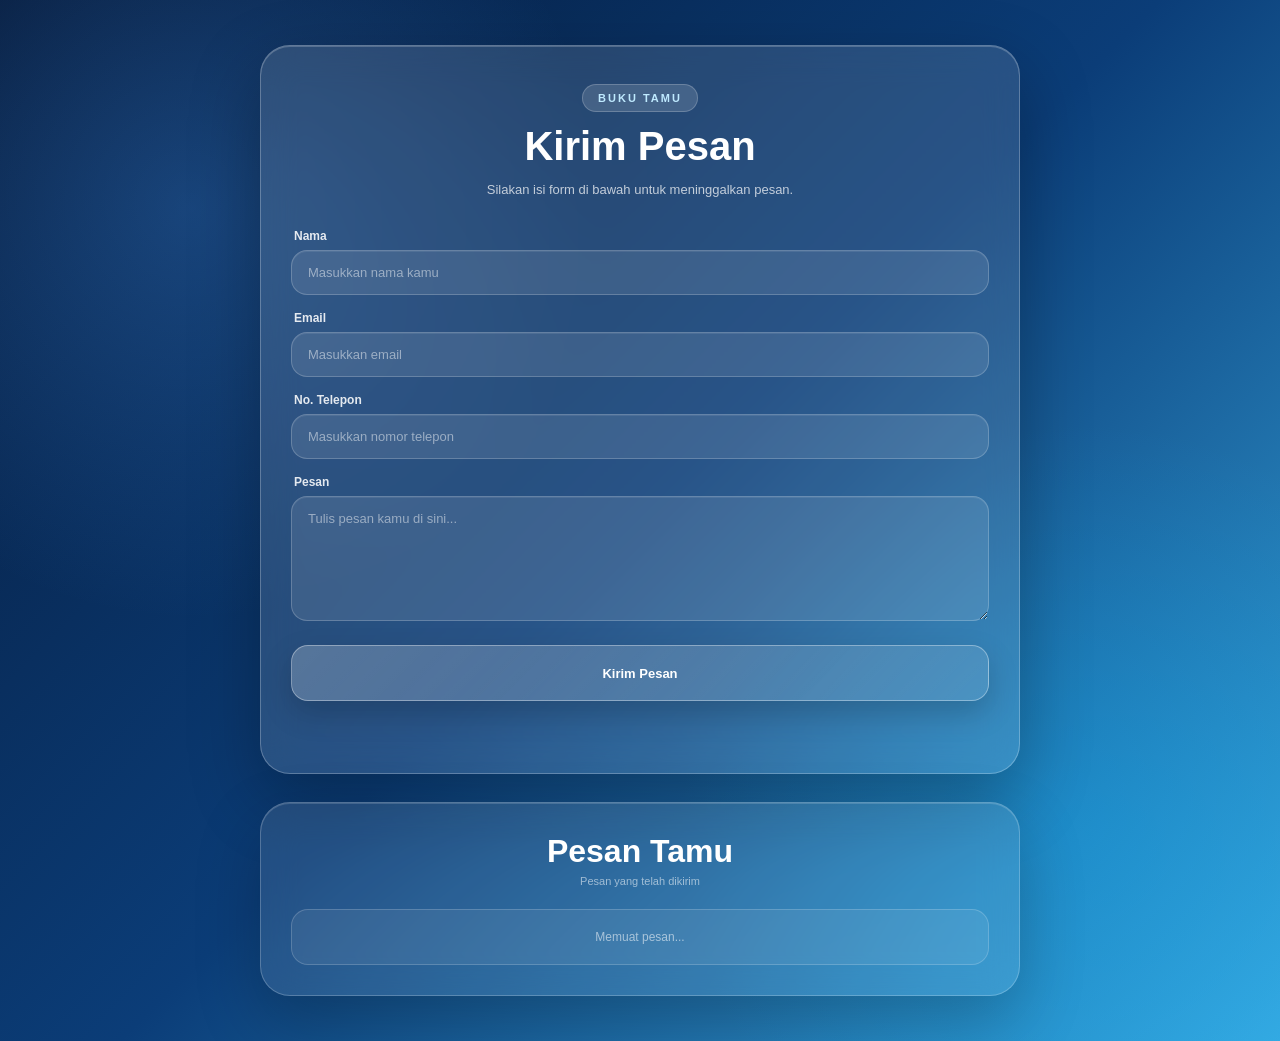
==== index.html @ 16eeb286 "Add files via upload" ====
<!DOCTYPE html>
<html lang="id">
<head>
    <meta charset="UTF-8">
    <meta name="viewport" content="width=device-width, initial-scale=1.0">
    <meta name="description" content="Buku tamu dan pesan pengunjung">
    <title>Buku Tamu</title>

    <link rel="stylesheet" href="style.css">

    <style>
        * {
            box-sizing: border-box;
        }

        body {
            margin: 0;
            min-height: 100vh;
            font-family: 'Poppins', sans-serif;
            background:
                radial-gradient(circle at 15% 20%, rgba(75,160,255,.25), transparent 30%),
                radial-gradient(circle at 85% 80%, rgba(0,180,255,.22), transparent 30%),
                linear-gradient(135deg, #061a3a, #0b3d78 50%, #36a9e1);
            color: #fff;
            padding: 45px 18px;
        }

        .guest-page {
            width: min(100%, 760px);
            margin: auto;
        }

        /* =========================
           FORM KIRIM PESAN
        ========================== */

        .guest-card {
            width: 100%;
            padding: 38px 30px;
            border-radius: 30px;
            background: rgba(255,255,255,.12);
            border: 1px solid rgba(255,255,255,.25);
            box-shadow:
                0 25px 70px rgba(0,0,0,.28),
                inset 0 1px 0 rgba(255,255,255,.2);
            backdrop-filter: blur(18px);
            -webkit-backdrop-filter: blur(18px);
            transform: translateY(0);
            transition: .3s ease;
        }

        .guest-card:hover {
            transform: translateY(-4px);
            box-shadow:
                0 30px 80px rgba(0,0,0,.34),
                inset 0 1px 0 rgba(255,255,255,.2);
        }

        .guest-head {
            text-align: center;
            margin-bottom: 28px;
        }

        .guest-head .welcome {
            display: inline-block;
            padding: 7px 15px;
            margin-bottom: 12px;
            border-radius: 50px;
            background: rgba(255,255,255,.14);
            border: 1px solid rgba(255,255,255,.2);
            color: #bfeaff;
            font-size: 11px;
            font-weight: 700;
            letter-spacing: 2px;
        }

        .guest-head h1 {
            margin: 0;
            color: #fff;
            font-size: clamp(28px, 7vw, 40px);
            font-weight: 800;
        }

        .guest-head p {
            margin: 10px auto 0;
            max-width: 500px;
            color: rgba(255,255,255,.72);
            font-size: 13px;
            line-height: 1.7;
        }

        .guest-form {
            display: grid;
            gap: 16px;
        }

        .guest-field label {
            display: block;
            margin: 0 0 7px 3px;
            color: rgba(255,255,255,.88);
            font-size: 12px;
            font-weight: 600;
        }

        .guest-field input,
        .guest-field textarea {
            width: 100%;
            border: 1px solid rgba(255,255,255,.2);
            border-radius: 16px;
            outline: none;
            padding: 14px 16px;
            background: rgba(255,255,255,.1);
            color: #fff;
            font-family: inherit;
            font-size: 13px;
            box-shadow: inset 0 1px 0 rgba(255,255,255,.08);
            transition: .25s ease;
        }

        .guest-field textarea {
            min-height: 125px;
            resize: vertical;
        }

        .guest-field input::placeholder,
        .guest-field textarea::placeholder {
            color: rgba(255,255,255,.48);
        }

        .guest-field input:focus,
        .guest-field textarea:focus {
            border-color: rgba(120,210,255,.8);
            background: rgba(255,255,255,.16);
            box-shadow:
                0 0 0 3px rgba(80,190,255,.12),
                0 10px 25px rgba(0,0,0,.08);
        }

        .guest-submit {
            width: 100%;
            min-height: 56px;
            margin-top: 4px;
            border: 1px solid rgba(255,255,255,.35);
            border-radius: 17px;
            background: linear-gradient(
                135deg,
                rgba(255,255,255,.22),
                rgba(255,255,255,.10)
            );
            color: #fff;
            font-family: inherit;
            font-size: 13px;
            font-weight: 700;
            cursor: pointer;
            box-shadow: 0 12px 30px rgba(0,0,0,.18);
            transition: .25s ease;
        }

        .guest-submit:hover {
            transform: translateY(-3px);
            background: rgba(255,255,255,.22);
            box-shadow: 0 17px 35px rgba(0,0,0,.25);
        }

        .guest-submit:active {
            transform: translateY(0);
        }

        .guest-submit:disabled {
            opacity: .6;
            cursor: wait;
            transform: none;
        }

        .guest-status {
            min-height: 20px;
            margin-top: -2px;
            text-align: center;
            color: rgba(255,255,255,.65);
            font-size: 12px;
        }

        .guest-status.success {
            color: #a7f3d0;
        }

        .guest-status.error {
            color: #fecaca;
        }

        /* =========================
           BAGIAN PESAN TAMU
        ========================== */

        .guest-messages-section {
            margin-top: 28px;
            padding: 30px;
            border-radius: 30px;
            background: rgba(255,255,255,.10);
            border: 1px solid rgba(255,255,255,.22);
            box-shadow:
                0 25px 65px rgba(0,0,0,.22),
                inset 0 1px 0 rgba(255,255,255,.15);
            backdrop-filter: blur(18px);
            -webkit-backdrop-filter: blur(18px);
        }

        .guest-messages-title {
            margin: 0 0 22px;
            text-align: center;
            color: #fff;
            font-size: clamp(23px, 6vw, 32px);
            font-weight: 800;
        }

        .guest-messages-title span {
            display: block;
            margin-top: 5px;
            color: rgba(255,255,255,.55);
            font-size: 11px;
            font-weight: 400;
        }

        .guest-messages {
            display: grid;
            gap: 13px;
        }

        .guest-message {
            padding: 17px 18px;
            border: 1px solid rgba(255,255,255,.2);
            border-radius: 19px;
            background: rgba(255,255,255,.09);
            box-shadow: 0 10px 25px rgba(0,0,0,.12);
            transition: .25s ease;
        }

        .guest-message:hover {
            transform: translateY(-3px);
            background: rgba(255,255,255,.13);
            box-shadow: 0 15px 30px rgba(0,0,0,.18);
        }

        .guest-message-top {
            display: flex;
            align-items: center;
            justify-content: space-between;
            gap: 12px;
        }

        .guest-message-name {
            color: #aee6ff;
            font-size: 14px;
            font-weight: 700;
        }

        .guest-message-time {
            color: rgba(255,255,255,.48);
            font-size: 10px;
            text-align: right;
            white-space: nowrap;
        }

        .guest-message-contact {
            margin-top: 4px;
            color: rgba(255,255,255,.5);
            font-size: 10px;
        }

        .guest-message-text {
            margin-top: 11px;
            padding-top: 10px;
            border-top: 1px solid rgba(255,255,255,.1);
            color: rgba(255,255,255,.82);
            font-size: 13px;
            line-height: 1.75;
            white-space: pre-wrap;
            overflow-wrap: anywhere;
        }

        .guest-empty,
        .guest-loading {
            padding: 20px;
            border: 1px solid rgba(255,255,255,.18);
            border-radius: 17px;
            background: rgba(255,255,255,.07);
            color: rgba(255,255,255,.55);
            text-align: center;
            font-size: 12px;
        }

        /* =========================
           MOBILE
        ========================== */

        @media (max-width: 520px) {
            body {
                padding: 25px 12px;
            }

            .guest-card {
                padding: 30px 18px;
                border-radius: 25px;
            }

            .guest-messages-section {
                padding: 25px 18px;
                border-radius: 25px;
            }

            .guest-message-top {
                align-items: flex-start;
                flex-direction: column;
                gap: 4px;
            }

            .guest-message-time {
                text-align: left;
            }
        }
    </style>
</head>

<body>

    <main class="guest-page">

        <!-- =========================
             FORM KIRIM PESAN
        ========================== -->

        <section class="guest-card">

            <div class="guest-head">
                <div class="welcome">BUKU TAMU</div>

                <h1>Kirim Pesan</h1>

                <p>
                    Silakan isi form di bawah untuk meninggalkan
                    pesan.
                </p>
            </div>

            <form class="guest-form" id="guestForm">

                <div class="guest-field">
                    <label for="nama">Nama</label>

                    <input
                        type="text"
                        id="nama"
                        name="nama"
                        placeholder="Masukkan nama kamu"
                        autocomplete="name"
                        required
                    >
                </div>

                <div class="guest-field">
                    <label for="email">Email</label>

                    <input
                        type="email"
                        id="email"
                        name="email"
                        placeholder="Masukkan email"
                        autocomplete="email"
                        required
                    >
                </div>

                <div class="guest-field">
                    <label for="telepon">No. Telepon</label>

                    <input
                        type="tel"
                        id="telepon"
                        name="telepon"
                        placeholder="Masukkan nomor telepon"
                        autocomplete="tel"
                        required
                    >
                </div>

                <div class="guest-field">
                    <label for="pesan">Pesan</label>

                    <textarea
                        id="pesan"
                        name="pesan"
                        placeholder="Tulis pesan kamu di sini..."
                        required
                    ></textarea>
                </div>

                <button
                    class="guest-submit"
                    id="sendButton"
                    type="submit"
                >
                    Kirim Pesan
                </button>

                <div
                    class="guest-status"
                    id="status"
                    aria-live="polite"
                ></div>

            </form>

        </section>


        <!-- =========================
             PESAN YANG SUDAH TERKIRIM
        ========================== -->

        <section class="guest-messages-section">

            <h2 class="guest-messages-title">
                Pesan Tamu
                <span>Pesan yang telah dikirim</span>
            </h2>

            <div
                class="guest-messages"
                id="messages"
            >
                <div class="guest-loading">
                    Memuat pesan...
                </div>
            </div>

        </section>

    </main>


    <script>

        /* =================================
           MASUKKAN URL GOOGLE APPS SCRIPT
        ================================== */

        const SCRIPT_URL =
            "MASUKKAN_URL_WEB_APP_DI_SINI";


        const form =
            document.getElementById("guestForm");

        const sendButton =
            document.getElementById("sendButton");

        const statusBox =
            document.getElementById("status");

        const messagesBox =
            document.getElementById("messages");


        /* =================================
           CEK KONEKSI
        ================================== */

        function isConnected() {

            return SCRIPT_URL &&
                !SCRIPT_URL.includes(
                    "MASUKKAN_URL_WEB_APP"
                );

        }


        /* =================================
           KEAMANAN HTML
        ================================== */

        function escapeHTML(value) {

            return String(value ?? "")
                .replace(/[&<>"']/g, function(char) {

                    const entities = {
                        "&": "&amp;",
                        "<": "&lt;",
                        ">": "&gt;",
                        '"': "&quot;",
                        "'": "&#039;"
                    };

                    return entities[char];

                });

        }


        /* =================================
           STATUS
        ================================== */

        function showStatus(
            message,
            type = ""
        ) {

            statusBox.textContent = message;

            statusBox.className =
                "guest-status " + type;

        }


        /* =================================
           TAMPILKAN PESAN
        ================================== */

        function renderMessages(data) {

            if (
                !Array.isArray(data) ||
                data.length === 0
            ) {

                messagesBox.innerHTML =
                    '<div class="guest-empty">' +
                    'Belum ada pesan dari tamu.' +
                    '</div>';

                return;

            }


            messagesBox.innerHTML =
                data.map(function(item) {

                    return `
                        <article class="guest-message">

                            <div class="guest-message-top">

                                <div class="guest-message-name">
                                    ${escapeHTML(item.nama)}
                                </div>

                                <div class="guest-message-time">
                                    ${escapeHTML(item.waktu)}
                                </div>

                            </div>

                            <div class="guest-message-contact">
                                ${escapeHTML(item.email)}
                                &nbsp;•&nbsp;
                                ${escapeHTML(item.telepon)}
                            </div>

                            <div class="guest-message-text">
                                ${escapeHTML(item.pesan)}
                            </div>

                        </article>
                    `;

                }).join("");

        }


        /* =================================
           AMBIL PESAN DARI GOOGLE SHEETS
        ================================== */

        function loadMessages() {

            if (!isConnected()) {

                messagesBox.innerHTML =
                    '<div class="guest-empty">' +
                    'URL Google Apps Script belum dipasang.' +
                    '</div>';

                return;

            }


            const callbackName =
                "guestCallback_" +
                Date.now() +
                "_" +
                Math.floor(
                    Math.random() * 1000
                );


            const script =
                document.createElement("script");


            window[callbackName] =
                function(data) {

                    renderMessages(data);

                    delete window[callbackName];

                    script.remove();

                };


            script.onerror =
                function() {

                    messagesBox.innerHTML =
                        '<div class="guest-empty">' +
                        'Pesan tidak dapat dimuat. ' +
                        'Periksa URL Apps Script.' +
                        '</div>';

                    delete window[callbackName];

                    script.remove();

                };


            script.src =
                SCRIPT_URL +
                "?action=list&callback=" +
                encodeURIComponent(
                    callbackName
                );


            document.body.appendChild(script);

        }


        /* =================================
           KIRIM PESAN
        ================================== */

        form.addEventListener(
            "submit",
            async function(event) {

                event.preventDefault();


                if (!isConnected()) {

                    showStatus(
                        "URL Google Apps Script belum dipasang.",
                        "error"
                    );

                    return;

                }


                const nama =
                    document
                        .getElementById("nama")
                        .value
                        .trim();


                const email =
                    document
                        .getElementById("email")
                        .value
                        .trim();


                const telepon =
                    document
                        .getElementById("telepon")
                        .value
                        .trim();


                const pesan =
                    document
                        .getElementById("pesan")
                        .value
                        .trim();


                if (
                    !nama ||
                    !email ||
                    !telepon ||
                    !pesan
                ) {

                    showStatus(
                        "Semua kolom wajib diisi.",
                        "error"
                    );

                    return;

                }


                sendButton.disabled = true;

                sendButton.textContent =
                    "Mengirim...";


                showStatus(
                    "Pesan sedang dikirim..."
                );


                const params =
                    new URLSearchParams({

                        action: "send",

                        nama: nama,

                        email: email,

                        telepon: telepon,

                        pesan: pesan

                    });


                try {

                    await fetch(

                        SCRIPT_URL +
                        "?" +
                        params.toString(),

                        {
                            method: "GET",
                            mode: "no-cors"
                        }

                    );


                    form.reset();


                    showStatus(
                        "Pesan berhasil dikirim ✓",
                        "success"
                    );


                    setTimeout(
                        loadMessages,
                        1000
                    );


                } catch (error) {

                    console.error(error);

                    showStatus(
                        "Gagal mengirim pesan. Coba lagi.",
                        "error"
                    );

                } finally {

                    setTimeout(
                        function() {

                            sendButton.disabled =
                                false;

                            sendButton.textContent =
                                "Kirim Pesan";

                        },
                        1800
                    );
---- style.css ----
* {
    margin: 0;
    padding: 0;
    box-sizing: border-box;
}


html {
    scroll-behavior: smooth;
}


body {
    font-family: "Poppins", sans-serif;

    min-height: 100vh;

    overflow-x: hidden;

    color: #18253d;

    background: #dff2ff;
}


/* =========================
   BACKGROUND
========================= */

.background {
    position: fixed;

    inset: 0;

    z-index: -2;

    background:
        radial-gradient(
            circle at 15% 20%,
            #15b9f2 0%,
            transparent 34%
        ),

        radial-gradient(
            circle at 85% 80%,
            #536dff 0%,
            transparent 34%
        ),

        linear-gradient(
            135deg,
            #08b9ed,
            #5db9ed,
            #c4e5f7,
            #7280ff,
            #15b9eb
        );

    background-size: 300% 300%;

    animation:
        gradientMove 13s ease infinite;
}


@keyframes gradientMove {

    0% {
        background-position: 0% 50%;
    }

    50% {
        background-position: 100% 50%;
    }

    100% {
        background-position: 0% 50%;
    }
}


/* =========================
   CONTAINER
========================= */

.container {
    width: min(94%, 900px);

    margin: 27px auto;

    padding: 58px 38px 40px;

    border-radius: 38px;

    background:
        rgba(235, 247, 255, 0.87);

    box-shadow:
        0 20px 60px
        rgba(27, 99, 170, 0.20),

        inset 0 1px 1px
        rgba(255, 255, 255, 0.9);

    backdrop-filter: blur(20px);

    -webkit-backdrop-filter: blur(20px);
}


/* =========================
   PROFIL
========================= */

.profile {
    text-align: center;
}


.welcome {
    margin-bottom: 37px;

    color: #2479d8;

    font-size: 14px;

    font-weight: 800;

    letter-spacing: 5px;
}


.profile-image {
    width: 178px;
    height: 178px;

    margin: auto;

    padding: 8px;

    border-radius: 50%;

    background:
        linear-gradient(
            135deg,
            #08b9ed,
            #486bff
        );

    box-shadow:
        0 0 35px
        rgba(42, 121, 255, 0.42);
}


.profile-image img {
    width: 100%;
    height: 100%;

    display: block;

    object-fit: cover;

    border-radius: 50%;

    border: 6px solid white;
}


.profile h1 {
    margin-top: 33px;

    font-size: 34px;

    font-weight: 800;

    letter-spacing: -1px;
}


.job {
    margin-top: 7px;

    color: #7c8797;

    font-size: 18px;
}


/* =========================
   HOBI
========================= */

.hobbies-section {
    margin-top: 76px;

    text-align: center;
}


.hobbies-section h2 {
    margin-bottom: 25px;

    font-size: 27px;

    font-weight: 800;
}


.hobbies {
    display: flex;

    align-items: center;

    justify-content: center;

    gap: 12px;

    width: 100%;
}


.glass {
    background:
        rgba(255, 255, 255, 0.47);

    border:
        1px solid
        rgba(255, 255, 255, 0.75);

    box-shadow:
        0 8px 25px
        rgba(70, 110, 160, 0.11),

        inset 0 1px 1px
        rgba(255, 255, 255, 0.85);

    backdrop-filter: blur(15px);

    -webkit-backdrop-filter: blur(15px);
}


.hobby {
    width: 145px;
    height: 53px;

    display: flex;

    align-items: center;

    justify-content: center;

    padding: 0 15px;

    border-radius: 50px;

    transition: 0.3s ease;
}


.hobby h3 {
    color: #26354d;

    font-size: 13px;

    font-weight: 600;
}


.hobby:hover {
    transform: translateY(-3px);

    background:
        rgba(255, 255, 255, 0.70);
}


/* =========================
   SECTION
========================= */

.section {
    margin-top: 45px;

    padding-top: 38px;

    border-top:
        1px solid
        rgba(100, 130, 160, 0.20);

    text-align: center;
}


.section h2 {
    margin-bottom: 24px;

    font-size: 27px;

    font-weight: 800;
}


/* =========================
   TENTANG SAYA
========================= */

.about p {
    max-width: 700px;

    margin:
        0 auto 27px;

    color: #7b8799;

    font-size: 15px;

    line-height: 1.8;
}


/* =========================
   3 MENU
========================= */

.menu-three {
    display: grid;

    grid-template-columns:
        repeat(3, 1fr);

    gap: 12px;

    width: 100%;
}


.menu-card {
    min-height: 62px;

    display: flex;

    align-items: center;

    justify-content: center;

    padding: 12px 8px;

    border-radius: 20px;

    color: #263750;

    text-decoration: none;

    font-size: 12px;

    font-weight: 600;

    line-height: 1.4;

    transition: 0.3s ease;
}


.menu-card:hover {
    transform: translateY(-3px);

    background:
        rgba(255, 255, 255, 0.70);
}


/* =========================
   HUBUNGI SAYA
========================= */

.contact {
    margin-top: 45px;

    padding-top: 38px;
}


.contact-button {
    width: 100%;

    min-height: 59px;

    margin-bottom: 12px;

    padding:
        14px 22px;

    display: flex;

    align-items: center;

    gap: 14px;

    border-radius: 20px;

    color: #69778b;

    text-decoration: none;

    font-size: 14px;

    font-weight: 500;

    transition: 0.3s ease;
}


.contact-button:hover {
    transform: translateY(-2px);

    background:
        rgba(255, 255, 255, 0.68);

    color: #263950;
}


/* =========================
   FOTO
========================= */

.gallery-container {
    text-align: center;
}


.gallery-title {
    margin-bottom: 28px;

    font-size: 30px;

    font-weight: 800;
}


.my-photo {
    width: min(100%, 450px);

    display: block;

    margin:
        0 auto 22px;

    border-radius: 25px;

    border:
        5px solid
        rgba(255, 255, 255, 0.80);

    box-shadow:
        0 15px 35px
        rgba(50, 100, 160, 0.20);
}


/* =========================
   SERTIFIKAT
========================= */

.certificate {
    width: 100%;

    display: block;

    margin-bottom: 22px;

    border-radius: 18px;

    box-shadow:
        0 10px 25px
        rgba(50, 100, 160, 0.15);
}


/* =========================
   JADWAL
========================= */

.schedule {
    width: 100%;

    border-collapse: collapse;

    overflow: hidden;

    border-radius: 18px;

    background:
        rgba(255, 255, 255, 0.45);
}


.schedule th,
.schedule td {
    padding: 13px 8px;

    border:
        1px solid
        rgba(120, 150, 180, 0.18);

    font-size: 13px;
}


.schedule th {
    background:
        rgba(255, 255, 255, 0.55);

    font-weight: 700;
}


/* =========================
   TOMBOL KEMBALI
========================= */

.back-button {
    display: inline-flex;

    align-items: center;

    justify-content: center;

    margin-top: 25px;

    padding: 11px 24px;

    border-radius: 18px;

    color: #263750;

    background:
        rgba(255, 255, 255, 0.47);

    border:
        1px solid
        rgba(255, 255, 255, 0.80);

    box-shadow:
        0 8px 22px
        rgba(70, 110, 160, 0.11);

    text-decoration: none;

    font-size: 13px;

    font-weight: 600;
}


/* =========================
   MOBILE
========================= */

@media (max-width: 600px) {

    .container {
        width: 94%;

        margin: 15px auto;

        padding:
            48px 24px 30px;

        border-radius: 32px;
    }


    .welcome {
        margin-bottom: 31px;

        font-size: 11px;

        letter-spacing: 3px;
    }


    .profile-image {
        width: 155px;
        height: 155px;
    }


    .profile h1 {
        margin-top: 27px;

        font-size: 29px;
    }


    .job {
        font-size: 16px;
    }


    .hobbies-section {
        margin-top: 70px;
    }


    .hobbies-section h2 {
        margin-bottom: 22px;

        font-size: 24px;
    }


    .hobbies {
        gap: 8px;
    }


    .hobby {
        width: 31%;

        height: 48px;

        padding:
            0 5px;

        border-radius: 50px;
    }


    .hobby h3 {
        font-size: 11px;
    }


    .section {
        margin-top: 40px;

        padding-top: 34px;
    }


    .section h2 {
        margin-bottom: 20px;

        font-size: 24px;
    }


    .about p {
        font-size: 13px;

        line-height: 1.8;
    }


    .menu-three {
        gap: 8px;
    }


    .menu-card {
        min-height: 55px;

        padding:
            8px 5px;

        border-radius: 17px;

        font-size: 10px;
    }


    .contact {
        margin-top: 40px;

        padding-top: 34px;
    }


    .contact-button {
        min-height: 55px;

        border-radius: 18px;

        font-size: 13px;
    }


    .gallery-title {
        font-size: 27px;
    }

}
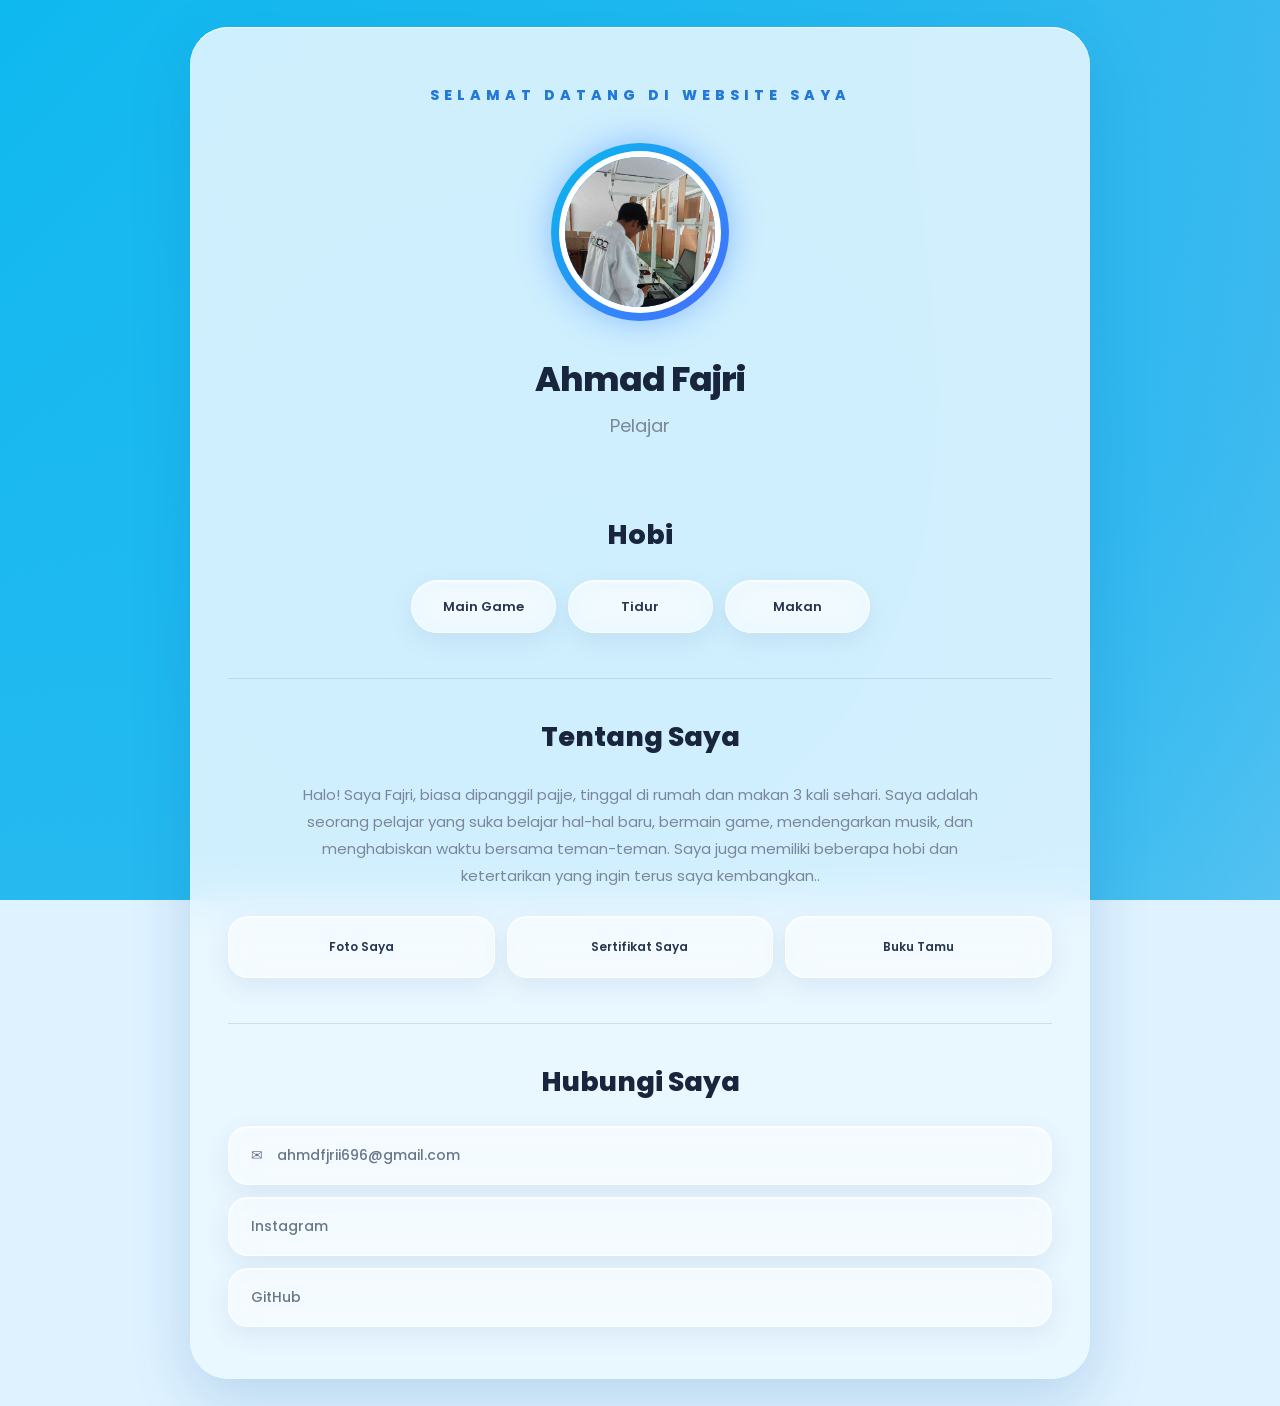
==== commit 8b474acc: "Add files via upload" ====
--- a/index.html
+++ b/index.html
@@ -1,798 +1,169 @@
 <!DOCTYPE html>
 <html lang="id">
+
 <head>
     <meta charset="UTF-8">
     <meta name="viewport" content="width=device-width, initial-scale=1.0">
-    <meta name="description" content="Buku tamu dan pesan pengunjung">
-    <title>Buku Tamu</title>
+
+    <title>Profil Fajri</title>
 
     <link rel="stylesheet" href="style.css">
 
-    <style>
-        * {
-            box-sizing: border-box;
-        }
+    <link rel="preconnect" href="https://fonts.googleapis.com">
+    <link rel="preconnect" href="https://fonts.gstatic.com" crossorigin>
 
-        body {
-            margin: 0;
-            min-height: 100vh;
-            font-family: 'Poppins', sans-serif;
-            background:
-                radial-gradient(circle at 15% 20%, rgba(75,160,255,.25), transparent 30%),
-                radial-gradient(circle at 85% 80%, rgba(0,180,255,.22), transparent 30%),
-                linear-gradient(135deg, #061a3a, #0b3d78 50%, #36a9e1);
-            color: #fff;
-            padding: 45px 18px;
-        }
-
-        .guest-page {
-            width: min(100%, 760px);
-            margin: auto;
-        }
-
-        /* =========================
-           FORM KIRIM PESAN
-        ========================== */
-
-        .guest-card {
-            width: 100%;
-            padding: 38px 30px;
-            border-radius: 30px;
-            background: rgba(255,255,255,.12);
-            border: 1px solid rgba(255,255,255,.25);
-            box-shadow:
-                0 25px 70px rgba(0,0,0,.28),
-                inset 0 1px 0 rgba(255,255,255,.2);
-            backdrop-filter: blur(18px);
-            -webkit-backdrop-filter: blur(18px);
-            transform: translateY(0);
-            transition: .3s ease;
-        }
-
-        .guest-card:hover {
-            transform: translateY(-4px);
-            box-shadow:
-                0 30px 80px rgba(0,0,0,.34),
-                inset 0 1px 0 rgba(255,255,255,.2);
-        }
-
-        .guest-head {
-            text-align: center;
-            margin-bottom: 28px;
-        }
-
-        .guest-head .welcome {
-            display: inline-block;
-            padding: 7px 15px;
-            margin-bottom: 12px;
-            border-radius: 50px;
-            background: rgba(255,255,255,.14);
-            border: 1px solid rgba(255,255,255,.2);
-            color: #bfeaff;
-            font-size: 11px;
-            font-weight: 700;
-            letter-spacing: 2px;
-        }
-
-        .guest-head h1 {
-            margin: 0;
-            color: #fff;
-            font-size: clamp(28px, 7vw, 40px);
-            font-weight: 800;
-        }
-
-        .guest-head p {
-            margin: 10px auto 0;
-            max-width: 500px;
-            color: rgba(255,255,255,.72);
-            font-size: 13px;
-            line-height: 1.7;
-        }
-
-        .guest-form {
-            display: grid;
-            gap: 16px;
-        }
-
-        .guest-field label {
-            display: block;
-            margin: 0 0 7px 3px;
-            color: rgba(255,255,255,.88);
-            font-size: 12px;
-            font-weight: 600;
-        }
-
-        .guest-field input,
-        .guest-field textarea {
-            width: 100%;
-            border: 1px solid rgba(255,255,255,.2);
-            border-radius: 16px;
-            outline: none;
-            padding: 14px 16px;
-            background: rgba(255,255,255,.1);
-            color: #fff;
-            font-family: inherit;
-            font-size: 13px;
-            box-shadow: inset 0 1px 0 rgba(255,255,255,.08);
-            transition: .25s ease;
-        }
-
-        .guest-field textarea {
-            min-height: 125px;
-            resize: vertical;
-        }
-
-        .guest-field input::placeholder,
-        .guest-field textarea::placeholder {
-            color: rgba(255,255,255,.48);
-        }
-
-        .guest-field input:focus,
-        .guest-field textarea:focus {
-            border-color: rgba(120,210,255,.8);
-            background: rgba(255,255,255,.16);
-            box-shadow:
-                0 0 0 3px rgba(80,190,255,.12),
-                0 10px 25px rgba(0,0,0,.08);
-        }
-
-        .guest-submit {
-            width: 100%;
-            min-height: 56px;
-            margin-top: 4px;
-            border: 1px solid rgba(255,255,255,.35);
-            border-radius: 17px;
-            background: linear-gradient(
-                135deg,
-                rgba(255,255,255,.22),
-                rgba(255,255,255,.10)
-            );
-            color: #fff;
-            font-family: inherit;
-            font-size: 13px;
-            font-weight: 700;
-            cursor: pointer;
-            box-shadow: 0 12px 30px rgba(0,0,0,.18);
-            transition: .25s ease;
-        }
-
-        .guest-submit:hover {
-            transform: translateY(-3px);
-            background: rgba(255,255,255,.22);
-            box-shadow: 0 17px 35px rgba(0,0,0,.25);
-        }
-
-        .guest-submit:active {
-            transform: translateY(0);
-        }
-
-        .guest-submit:disabled {
-            opacity: .6;
-            cursor: wait;
-            transform: none;
-        }
-
-        .guest-status {
-            min-height: 20px;
-            margin-top: -2px;
-            text-align: center;
-            color: rgba(255,255,255,.65);
-            font-size: 12px;
-        }
-
-        .guest-status.success {
-            color: #a7f3d0;
-        }
-
-        .guest-status.error {
-            color: #fecaca;
-        }
-
-        /* =========================
-           BAGIAN PESAN TAMU
-        ========================== */
-
-        .guest-messages-section {
-            margin-top: 28px;
-            padding: 30px;
-            border-radius: 30px;
-            background: rgba(255,255,255,.10);
-            border: 1px solid rgba(255,255,255,.22);
-            box-shadow:
-                0 25px 65px rgba(0,0,0,.22),
-                inset 0 1px 0 rgba(255,255,255,.15);
-            backdrop-filter: blur(18px);
-            -webkit-backdrop-filter: blur(18px);
-        }
-
-        .guest-messages-title {
-            margin: 0 0 22px;
-            text-align: center;
-            color: #fff;
-            font-size: clamp(23px, 6vw, 32px);
-            font-weight: 800;
-        }
-
-        .guest-messages-title span {
-            display: block;
-            margin-top: 5px;
-            color: rgba(255,255,255,.55);
-            font-size: 11px;
-            font-weight: 400;
-        }
-
-        .guest-messages {
-            display: grid;
-            gap: 13px;
-        }
-
-        .guest-message {
-            padding: 17px 18px;
-            border: 1px solid rgba(255,255,255,.2);
-            border-radius: 19px;
-            background: rgba(255,255,255,.09);
-            box-shadow: 0 10px 25px rgba(0,0,0,.12);
-            transition: .25s ease;
-        }
-
-        .guest-message:hover {
-            transform: translateY(-3px);
-            background: rgba(255,255,255,.13);
-            box-shadow: 0 15px 30px rgba(0,0,0,.18);
-        }
-
-        .guest-message-top {
-            display: flex;
-            align-items: center;
-            justify-content: space-between;
-            gap: 12px;
-        }
-
-        .guest-message-name {
-            color: #aee6ff;
-            font-size: 14px;
-            font-weight: 700;
-        }
-
-        .guest-message-time {
-            color: rgba(255,255,255,.48);
-            font-size: 10px;
-            text-align: right;
-            white-space: nowrap;
-        }
-
-        .guest-message-contact {
-            margin-top: 4px;
-            color: rgba(255,255,255,.5);
-            font-size: 10px;
-        }
-
-        .guest-message-text {
-            margin-top: 11px;
-            padding-top: 10px;
-            border-top: 1px solid rgba(255,255,255,.1);
-            color: rgba(255,255,255,.82);
-            font-size: 13px;
-            line-height: 1.75;
-            white-space: pre-wrap;
-            overflow-wrap: anywhere;
-        }
-
-        .guest-empty,
-        .guest-loading {
-            padding: 20px;
-            border: 1px solid rgba(255,255,255,.18);
-            border-radius: 17px;
-            background: rgba(255,255,255,.07);
-            color: rgba(255,255,255,.55);
-            text-align: center;
-            font-size: 12px;
-        }
-
-        /* =========================
-           MOBILE
-        ========================== */
-
-        @media (max-width: 520px) {
-            body {
-                padding: 25px 12px;
-            }
-
-            .guest-card {
-                padding: 30px 18px;
-                border-radius: 25px;
-            }
-
-            .guest-messages-section {
-                padding: 25px 18px;
-                border-radius: 25px;
-            }
-
-            .guest-message-top {
-                align-items: flex-start;
-                flex-direction: column;
-                gap: 4px;
-            }
-
-            .guest-message-time {
-                text-align: left;
-            }
-        }
-    </style>
+    <link
+        href="https://fonts.googleapis.com/css2?family=Poppins:wght@400;500;600;700;800&display=swap"
+        rel="stylesheet">
 </head>
 
 <body>
 
-    <main class="guest-page">
+<div class="background"></div>
 
-        <!-- =========================
-             FORM KIRIM PESAN
-        ========================== -->
+<main class="container">
 
-        <section class="guest-card">
+    <!-- PROFIL -->
 
-            <div class="guest-head">
-                <div class="welcome">BUKU TAMU</div>
+    <section class="profile">
 
-                <h1>Kirim Pesan</h1>
+        <p class="welcome">
+            SELAMAT DATANG DI WEBSITE SAYA
+        </p>
 
-                <p>
-                    Silakan isi form di bawah untuk meninggalkan
-                    pesan.
-                </p>
+        <div class="profile-image">
+
+            <img
+                src="galery/foto.png"
+                alt="Foto Profil"
+            >
+
+        </div>
+
+        <h1>
+            Ahmad Fajri
+        </h1>
+
+        <p class="job">
+            Pelajar
+        </p>
+
+    </section>
+
+
+    <!-- HOBI -->
+
+    <section class="hobbies-section">
+
+        <h2>
+            Hobi
+        </h2>
+
+        <div class="hobbies">
+
+            <div class="hobby glass">
+                <h3>
+                    Main Game
+                </h3>
             </div>
 
-            <form class="guest-form" id="guestForm">
+            <div class="hobby glass">
+                <h3>
+                    Tidur
+                </h3>
+            </div>
 
-                <div class="guest-field">
-                    <label for="nama">Nama</label>
+            <div class="hobby glass">
+                <h3>
+                    Makan
+                </h3>
+            </div>
 
-                    <input
-                        type="text"
-                        id="nama"
-                        name="nama"
-                        placeholder="Masukkan nama kamu"
-                        autocomplete="name"
-                        required
-                    >
-                </div>
+        </div>
 
-                <div class="guest-field">
-                    <label for="email">Email</label>
-
-                    <input
-                        type="email"
-                        id="email"
-                        name="email"
-                        placeholder="Masukkan email"
-                        autocomplete="email"
-                        required
-                    >
-                </div>
-
-                <div class="guest-field">
-                    <label for="telepon">No. Telepon</label>
-
-                    <input
-                        type="tel"
-                        id="telepon"
-                        name="telepon"
-                        placeholder="Masukkan nomor telepon"
-                        autocomplete="tel"
-                        required
-                    >
-                </div>
-
-                <div class="guest-field">
-                    <label for="pesan">Pesan</label>
-
-                    <textarea
-                        id="pesan"
-                        name="pesan"
-                        placeholder="Tulis pesan kamu di sini..."
-                        required
-                    ></textarea>
-                </div>
-
-                <button
-                    class="guest-submit"
-                    id="sendButton"
-                    type="submit"
-                >
-                    Kirim Pesan
-                </button>
-
-                <div
-                    class="guest-status"
-                    id="status"
-                    aria-live="polite"
-                ></div>
-
-            </form>
-
-        </section>
+    </section>
 
 
-        <!-- =========================
-             PESAN YANG SUDAH TERKIRIM
-        ========================== -->
+    <!-- TENTANG SAYA -->
 
-        <section class="guest-messages-section">
+    <section class="section about">
 
-            <h2 class="guest-messages-title">
-                Pesan Tamu
-                <span>Pesan yang telah dikirim</span>
-            </h2>
+        <h2>
+            Tentang Saya
+        </h2>
 
-            <div
-                class="guest-messages"
-                id="messages"
-            >
-                <div class="guest-loading">
-                    Memuat pesan...
-                </div>
-            </div>
-
-        </section>
-
-    </main>
+        <p>
+            Halo! Saya Fajri, biasa dipanggil pajje, tinggal di rumah dan makan 3 kali sehari. Saya adalah seorang pelajar yang suka belajar hal-hal baru, bermain game, mendengarkan musik, dan menghabiskan waktu bersama teman-teman. Saya juga memiliki beberapa hobi dan ketertarikan yang ingin terus saya kembangkan..
+        </p>
 
 
-    <script>
+        <!-- TIGA MENU -->
 
-        /* =================================
-           MASUKKAN URL GOOGLE APPS SCRIPT
-        ================================== */
+        <div class="menu-three">
 
-        const SCRIPT_URL =
-            "MASUKKAN_URL_WEB_APP_DI_SINI";
+            <a
+                href="foto.html"
+                class="menu-card glass"
+            >
+                Foto Saya
+            </a>
+
+            <a
+                href="sertifikat.html"
+                class="menu-card glass"
+            >
+                Sertifikat Saya
+            </a>
+
+            <a
+                href="tamu.html"
+                class="menu-card glass"
+            >
+                Buku Tamu
+            </a>
+
+        </div>
+
+    </section>
 
 
-        const form =
-            document.getElementById("guestForm");
+    <!-- HUBUNGI SAYA -->
 
-        const sendButton =
-            document.getElementById("sendButton");
+    <section class="section contact">
 
-        const statusBox =
-            document.getElementById("status");
+        <h2>
+            Hubungi Saya
+        </h2>
 
-        const messagesBox =
-            document.getElementById("messages");
+        <a
+            href="mailto:ahmdfjrii696@gmail.com"
+            class="contact-button glass"
+        >
+            <span>✉</span>
+            <span>
+                ahmdfjrii696@gmail.com
+            </span>
+        </a>
 
 
-        /* =================================
-           CEK KONEKSI
-        ================================== */
-
-        function isConnected() {
-
-            return SCRIPT_URL &&
-                !SCRIPT_URL.includes(
-                    "MASUKKAN_URL_WEB_APP"
-                );
-
-        }
+        <a
+            href="#"
+            class="contact-button glass"
+        >
+            Instagram
+        </a>
 
 
-        /* =================================
-           KEAMANAN HTML
-        ================================== */
+        <a
+            href="#"
+            class="contact-button glass"
+        >
+            GitHub
+        </a>
 
-        function escapeHTML(value) {
+    </section>
 
-            return String(value ?? "")
-                .replace(/[&<>"']/g, function(char) {
+</main>
 
-                    const entities = {
-                        "&": "&amp;",
-                        "<": "&lt;",
-                        ">": "&gt;",
-                        '"': "&quot;",
-                        "'": "&#039;"
-                    };
-
-                    return entities[char];
-
-                });
-
-        }
-
-
-        /* =================================
-           STATUS
-        ================================== */
-
-        function showStatus(
-            message,
-            type = ""
-        ) {
-
-            statusBox.textContent = message;
-
-            statusBox.className =
-                "guest-status " + type;
-
-        }
-
-
-        /* =================================
-           TAMPILKAN PESAN
-        ================================== */
-
-        function renderMessages(data) {
-
-            if (
-                !Array.isArray(data) ||
-                data.length === 0
-            ) {
-
-                messagesBox.innerHTML =
-                    '<div class="guest-empty">' +
-                    'Belum ada pesan dari tamu.' +
-                    '</div>';
-
-                return;
-
-            }
-
-
-            messagesBox.innerHTML =
-                data.map(function(item) {
-
-                    return `
-                        <article class="guest-message">
-
-                            <div class="guest-message-top">
-
-                                <div class="guest-message-name">
-                                    ${escapeHTML(item.nama)}
-                                </div>
-
-                                <div class="guest-message-time">
-                                    ${escapeHTML(item.waktu)}
-                                </div>
-
-                            </div>
-
-                            <div class="guest-message-contact">
-                                ${escapeHTML(item.email)}
-                                &nbsp;•&nbsp;
-                                ${escapeHTML(item.telepon)}
-                            </div>
-
-                            <div class="guest-message-text">
-                                ${escapeHTML(item.pesan)}
-                            </div>
-
-                        </article>
-                    `;
-
-                }).join("");
-
-        }
-
-
-        /* =================================
-           AMBIL PESAN DARI GOOGLE SHEETS
-        ================================== */
-
-        function loadMessages() {
-
-            if (!isConnected()) {
-
-                messagesBox.innerHTML =
-                    '<div class="guest-empty">' +
-                    'URL Google Apps Script belum dipasang.' +
-                    '</div>';
-
-                return;
-
-            }
-
-
-            const callbackName =
-                "guestCallback_" +
-                Date.now() +
-                "_" +
-                Math.floor(
-                    Math.random() * 1000
-                );
-
-
-            const script =
-                document.createElement("script");
-
-
-            window[callbackName] =
-                function(data) {
-
-                    renderMessages(data);
-
-                    delete window[callbackName];
-
-                    script.remove();
-
-                };
-
-
-            script.onerror =
-                function() {
-
-                    messagesBox.innerHTML =
-                        '<div class="guest-empty">' +
-                        'Pesan tidak dapat dimuat. ' +
-                        'Periksa URL Apps Script.' +
-                        '</div>';
-
-                    delete window[callbackName];
-
-                    script.remove();
-
-                };
-
-
-            script.src =
-                SCRIPT_URL +
-                "?action=list&callback=" +
-                encodeURIComponent(
-                    callbackName
-                );
-
-
-            document.body.appendChild(script);
-
-        }
-
-
-        /* =================================
-           KIRIM PESAN
-        ================================== */
-
-        form.addEventListener(
-            "submit",
-            async function(event) {
-
-                event.preventDefault();
-
-
-                if (!isConnected()) {
-
-                    showStatus(
-                        "URL Google Apps Script belum dipasang.",
-                        "error"
-                    );
-
-                    return;
-
-                }
-
-
-                const nama =
-                    document
-                        .getElementById("nama")
-                        .value
-                        .trim();
-
-
-                const email =
-                    document
-                        .getElementById("email")
-                        .value
-                        .trim();
-
-
-                const telepon =
-                    document
-                        .getElementById("telepon")
-                        .value
-                        .trim();
-
-
-                const pesan =
-                    document
-                        .getElementById("pesan")
-                        .value
-                        .trim();
-
-
-                if (
-                    !nama ||
-                    !email ||
-                    !telepon ||
-                    !pesan
-                ) {
-
-                    showStatus(
-                        "Semua kolom wajib diisi.",
-                        "error"
-                    );
-
-                    return;
-
-                }
-
-
-                sendButton.disabled = true;
-
-                sendButton.textContent =
-                    "Mengirim...";
-
-
-                showStatus(
-                    "Pesan sedang dikirim..."
-                );
-
-
-                const params =
-                    new URLSearchParams({
-
-                        action: "send",
-
-                        nama: nama,
-
-                        email: email,
-
-                        telepon: telepon,
-
-                        pesan: pesan
-
-                    });
-
-
-                try {
-
-                    await fetch(
-
-                        SCRIPT_URL +
-                        "?" +
-                        params.toString(),
-
-                        {
-                            method: "GET",
-                            mode: "no-cors"
-                        }
-
-                    );
-
-
-                    form.reset();
-
-
-                    showStatus(
-                        "Pesan berhasil dikirim ✓",
-                        "success"
-                    );
-
-
-                    setTimeout(
-                        loadMessages,
-                        1000
-                    );
-
-
-                } catch (error) {
-
-                    console.error(error);
-
-                    showStatus(
-                        "Gagal mengirim pesan. Coba lagi.",
-                        "error"
-                    );
-
-                } finally {
-
-                    setTimeout(
-                        function() {
-
-                            sendButton.disabled =
-                                false;
-
-                            sendButton.textContent =
-                                "Kirim Pesan";
-
-                        },
-                        1800
-                    );
-
-      +</body>
+</html>
